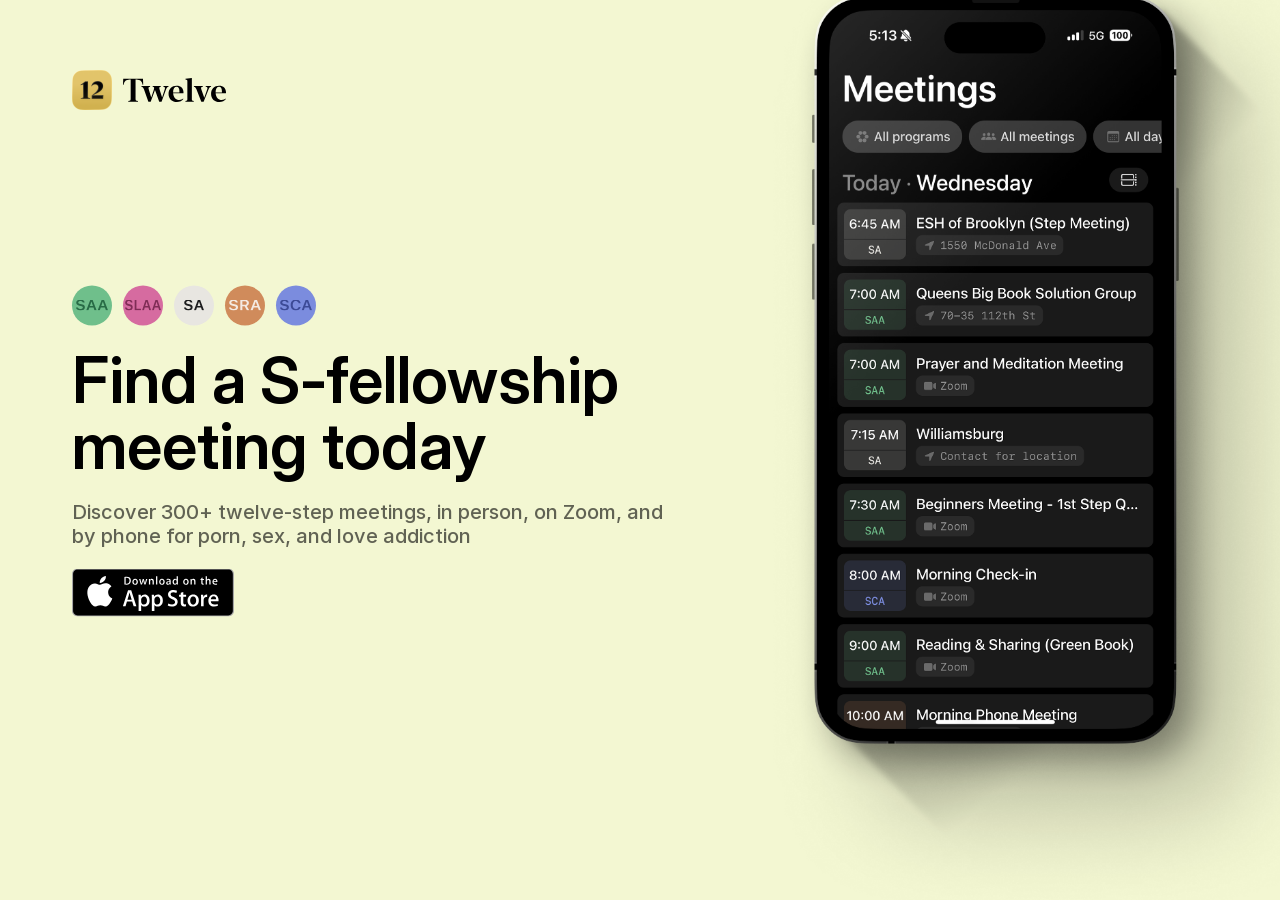
==== index.html @ f4d51cfc "Twelve landing page" ====
<!DOCTYPE html>
<html lang="en">
<head>
  <meta charset="utf-8" />
  <meta name="viewport" content="width=device-width, initial-scale=1" />
  <title>Twelve — Find a S-fellowship meeting today</title>
  <meta name="description" content="Discover 300+ twelve-step meetings, in person, on Zoom, and by phone for porn, sex, and love addiction." />
  <style>
    @font-face {
      font-family: "Inter Display";
      src: url("assets/InterDisplay-SemiBold.woff2") format("woff2");
      font-weight: 600;
      font-style: normal;
      font-display: swap;
    }
    @font-face {
      font-family: "Inter";
      src: url("assets/Inter-Medium.woff2") format("woff2");
      font-weight: 500;
      font-style: normal;
      font-display: swap;
    }

    * { margin: 0; padding: 0; box-sizing: border-box; }

    html, body { height: 100%; }

    body {
      background: #f3f7d2;
      font-family: "Inter", -apple-system, BlinkMacSystemFont, sans-serif;
      overflow-x: hidden;
    }

    .page {
      position: relative;
      min-height: 100vh;
      overflow: hidden;
    }

    /* Logo — top 70 / left 72, 156x40 */
    .logo {
      position: absolute;
      top: 70px;
      left: 72px;
      width: 156px;
      height: 40px;
    }
    .logo .mark {
      position: absolute;
      left: 0; top: 0;
      width: 40px; height: 40px;
    }
    .logo .wordmark {
      position: absolute;
      left: 50.65px;
      top: 7.73px;
      width: 103.19px;
      height: 24.58px;
    }

    /* Hero — left 72, vertically centered, 593 wide, column gap 21 */
    .hero {
      position: absolute;
      left: 72px;
      top: calc(50% + 0.5px);
      transform: translateY(-50%);
      width: 593px;
      display: flex;
      flex-direction: column;
      align-items: flex-start;
      gap: 21px;
    }

    .badges {
      display: flex;
      gap: 11px;
      align-items: center;
    }
    .badge {
      width: 40px;
      height: 40px;
      border-radius: 1000px;
      display: flex;
      align-items: center;
      justify-content: center;
      padding: 10px;
      flex-shrink: 0;
    }
    .badge img { display: block; }
    .badge.saa  { background: #6fbf8b; }
    .badge.slaa { background: #d66ba0; }
    .badge.sa   { background: #e8e6e1; }
    .badge.sra  { background: #d08b5b; }
    .badge.sca  { background: #7b8cde; }
    .badge.saa  img { width: 31.906px; height: 11.836px; }
    .badge.slaa img { width: 36.107px; height: 10.356px; }
    .badge.sa   img { width: 20.531px; height: 11.836px; }
    .badge.sra  img { width: 31.406px; height: 11.836px; }
    .badge.sca  img { width: 31.906px; height: 11.836px; }

    h1 {
      font-family: "Inter Display", "Inter", sans-serif;
      font-weight: 600;
      font-size: 64px;
      line-height: 66px;
      color: #000;
      word-break: break-word;
    }

    .subhead {
      font-family: "Inter", sans-serif;
      font-weight: 500;
      font-size: 20px;
      line-height: normal;
      color: #000;
      opacity: 0.6;
      word-break: break-word;
    }

    .app-store {
      display: block;
      height: 48px;
      width: auto;
    }
    .app-store img {
      display: block;
      height: 48px;
      width: auto;
    }

    /* iPhone — pinned bottom-right, overflowing edges */
    .phone {
      position: absolute;
      right: -12px;
      bottom: -23.34px;
      width: 532px;
      height: 982.34px;
      pointer-events: none;
    }
    .phone img {
      position: absolute;
      inset: 0;
      width: 100%;
      height: 100%;
      object-fit: cover;
    }

    /* ---------- Mobile ---------- */
    @media (max-width: 1100px) {
      .page {
        display: flex;
        flex-direction: column;
        align-items: center;
        overflow: visible;
        padding: 120px 24px 0;
      }
      .logo { left: 24px; top: 32px; }
      .hero {
        position: static;
        transform: none;
        width: 100%;
        max-width: 593px;
        align-items: center;
        text-align: center;
        margin-top: 24px;
      }
      h1 { font-size: 44px; line-height: 48px; }
      .subhead { font-size: 18px; }
      .phone {
        position: static;
        width: min(420px, 88vw);
        height: auto;
        aspect-ratio: 532 / 982.34;
        margin-top: 48px;
        margin-bottom: -12vw;
      }
      .phone img { position: static; }
    }
  </style>
</head>
<body>
  <main class="page">
    <a class="logo" href="/" aria-label="Twelve">
      <img class="mark" src="assets/logo-mark.png" alt="Twelve logo" />
      <img class="wordmark" src="assets/wordmark.svg" alt="Twelve" />
    </a>

    <section class="hero">
      <div class="badges" aria-label="Programs: SAA, SLAA, SA, SRA, SCA">
        <div class="badge saa"><img src="assets/saa.svg" alt="SAA" /></div>
        <div class="badge slaa"><img src="assets/slaa.svg" alt="SLAA" /></div>
        <div class="badge sa"><img src="assets/sa.svg" alt="SA" /></div>
        <div class="badge sra"><img src="assets/sra.svg" alt="SRA" /></div>
        <div class="badge sca"><img src="assets/sca.svg" alt="SCA" /></div>
      </div>

      <h1>Find a S&#8209;fellowship meeting&nbsp;today</h1>

      <p class="subhead">Discover 300+ twelve-step meetings, in person, on Zoom, and by phone for porn, sex, and love addiction</p>

      <a class="app-store" href="https://apps.apple.com/app/id6805293686" aria-label="Download on the App Store">
        <img src="assets/app-store-badge.svg" alt="Download on the App Store" />
      </a>
    </section>

    <div class="phone">
      <img src="assets/iphone.png" alt="Twelve app showing a list of meetings" />
    </div>
  </main>
</body>
</html>
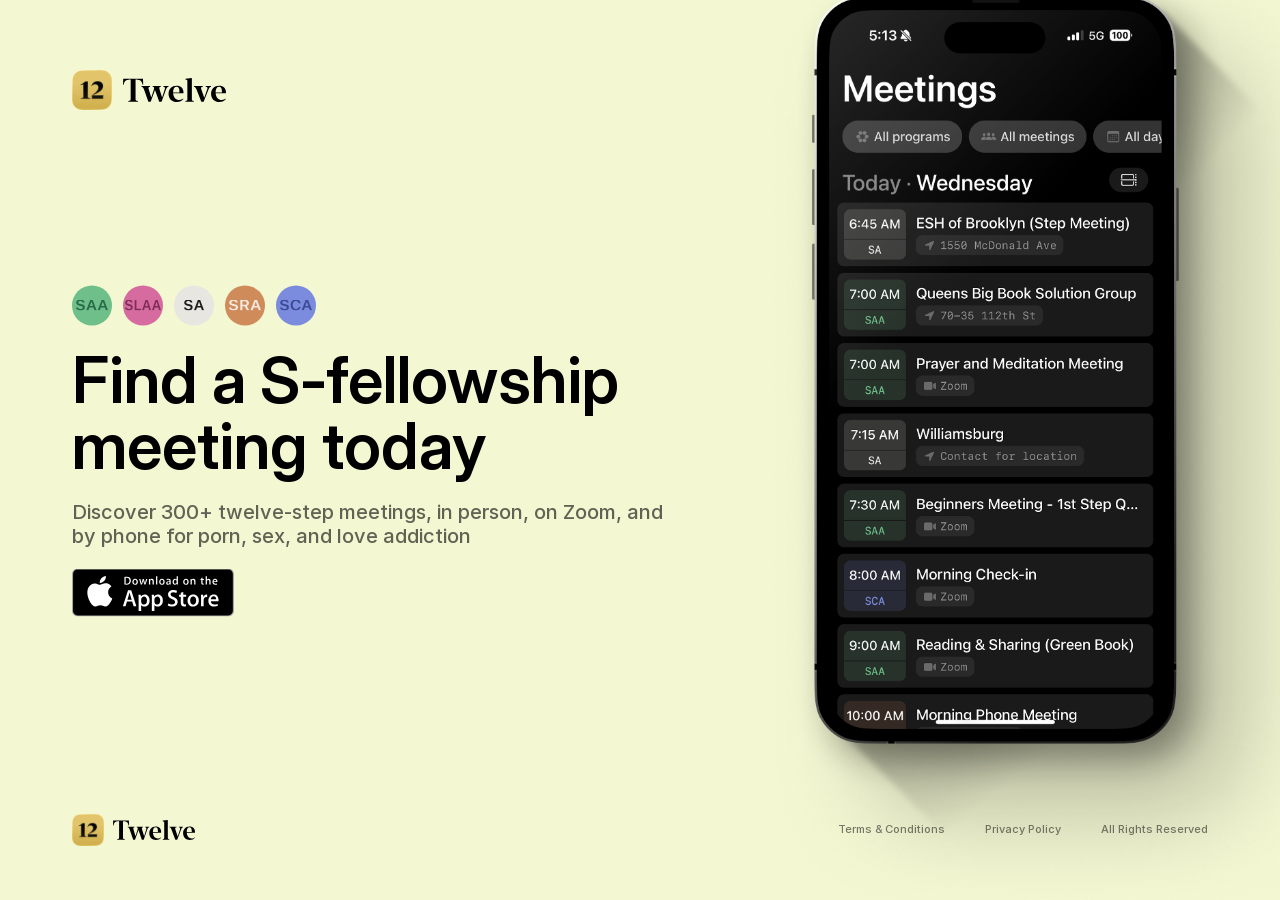
==== commit 7c696187: "Add privacy policy and terms pages + site footer" ====
--- a/index.html
+++ b/index.html
@@ -145,6 +145,36 @@
       object-fit: cover;
     }
 
+    /* Footer — pinned bottom, logo left + links right */
+    .site-footer {
+      position: absolute;
+      left: 0;
+      right: 0;
+      bottom: 0;
+      padding: 0 72px 54px;
+      z-index: 2;
+    }
+    .site-footer .credits {
+      display: flex;
+      align-items: center;
+      justify-content: space-between;
+      max-width: 1500px;
+    }
+    .footer-logo { position: relative; width: 124.8px; height: 32px; display: block; }
+    .footer-logo .mark { position: absolute; left: 0; top: 0; width: 32px; height: 32px; }
+    .footer-logo .wordmark { position: absolute; left: 40.52px; top: 6.19px; width: 82.55px; height: 19.66px; }
+    .footer-links {
+      display: flex;
+      gap: 40px;
+      align-items: center;
+      font-size: 11px;
+      line-height: 1.4;
+      color: rgba(0, 0, 0, 0.5);
+      white-space: nowrap;
+    }
+    .footer-links a { color: inherit; text-decoration: none; }
+    .footer-links a:hover { text-decoration: underline; }
+
     /* ---------- Mobile ---------- */
     @media (max-width: 1100px) {
       .page {
@@ -172,9 +202,21 @@
         height: auto;
         aspect-ratio: 532 / 982.34;
         margin-top: 48px;
-        margin-bottom: -12vw;
+        margin-bottom: 0;
       }
       .phone img { position: static; }
+
+      .site-footer {
+        position: static;
+        padding: 40px 16px;
+        width: 100%;
+      }
+      .site-footer .credits {
+        flex-direction: column-reverse;
+        gap: 39px;
+        align-items: center;
+      }
+      .footer-links { width: 100%; justify-content: space-between; gap: 0; }
     }
   </style>
 </head>
@@ -206,6 +248,20 @@
     <div class="phone">
       <img src="assets/iphone.png" alt="Twelve app showing a list of meetings" />
     </div>
+
+    <footer class="site-footer">
+      <div class="credits">
+        <a class="footer-logo" href="/" aria-label="Twelve home">
+          <img class="mark" src="assets/logo-mark.png" alt="" />
+          <img class="wordmark" src="assets/wordmark.svg" alt="Twelve" />
+        </a>
+        <div class="footer-links">
+          <a href="/terms-conditions">Terms &amp; Conditions</a>
+          <a href="/privacy">Privacy Policy</a>
+          <span>All Rights Reserved</span>
+        </div>
+      </div>
+    </footer>
   </main>
 </body>
 </html>
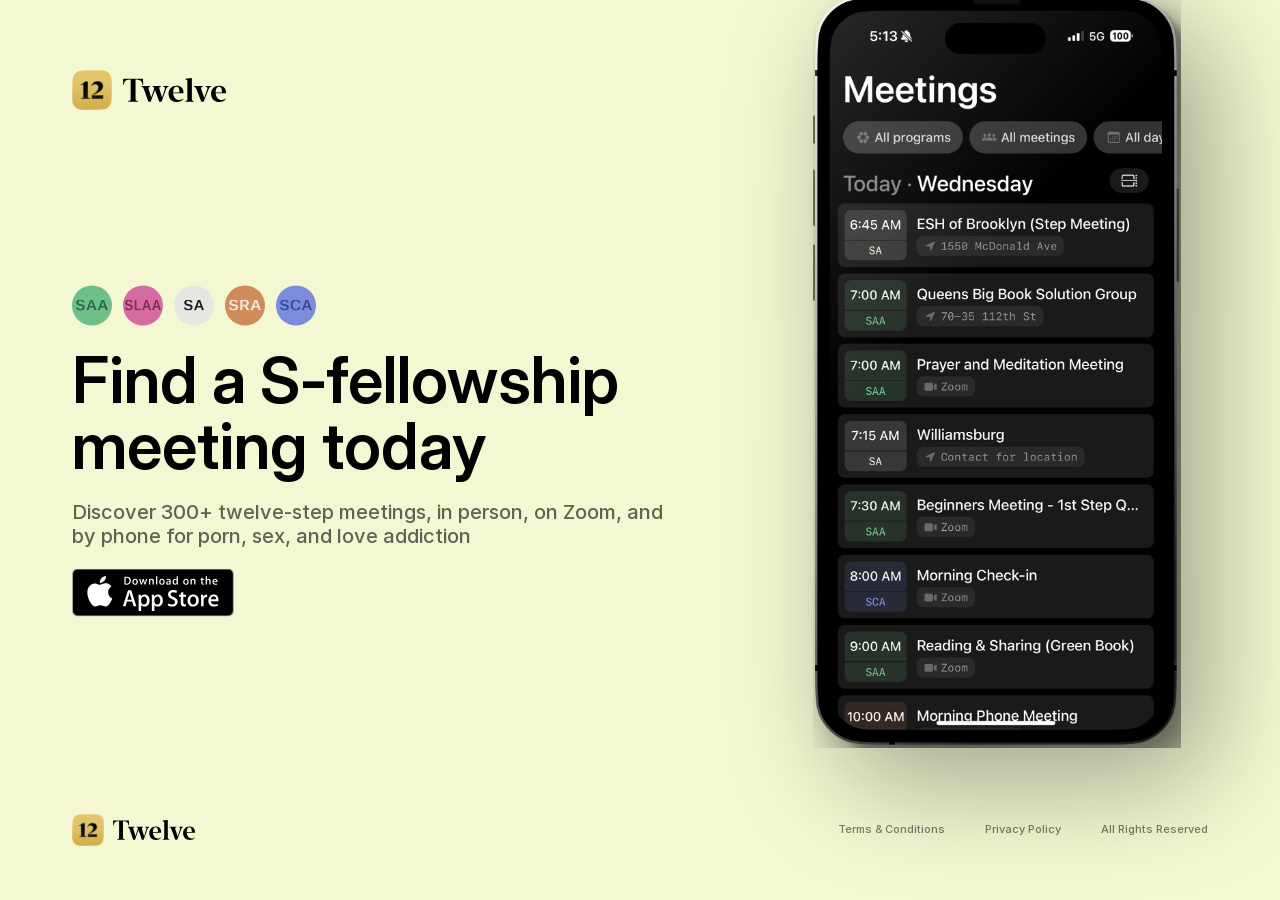
==== commit 60a092d6: "Fix cropped mockup shadow: trim PNG, use CSS drop-shadow" ====
--- a/index.html
+++ b/index.html
@@ -128,13 +128,16 @@
       width: auto;
     }
 
-    /* iPhone — pinned bottom-right, overflowing edges */
+    /* iPhone — pinned bottom-right, overflowing edges.
+       PNG is trimmed to the phone body (1078x2201); margins from the old
+       Figma export are re-created via right/bottom offsets, and the shadow
+       is CSS so it never crops. */
     .phone {
       position: absolute;
-      right: -12px;
-      bottom: -23.34px;
-      width: 532px;
-      height: 982.34px;
+      right: 99px;
+      bottom: 152px;
+      width: 368px;
+      height: 752px;
       pointer-events: none;
     }
     .phone img {
@@ -143,6 +146,7 @@
       width: 100%;
       height: 100%;
       object-fit: cover;
+      filter: drop-shadow(28px 32px 56px rgba(0, 0, 0, 0.35));
     }
 
     /* Footer — pinned bottom, logo left + links right */
@@ -198,11 +202,11 @@
       .subhead { font-size: 18px; }
       .phone {
         position: static;
-        width: min(420px, 88vw);
+        width: min(291px, 61vw);
         height: auto;
-        aspect-ratio: 532 / 982.34;
+        aspect-ratio: 1078 / 2201;
         margin-top: 48px;
-        margin-bottom: 0;
+        margin-bottom: 40px;
       }
       .phone img { position: static; }
 
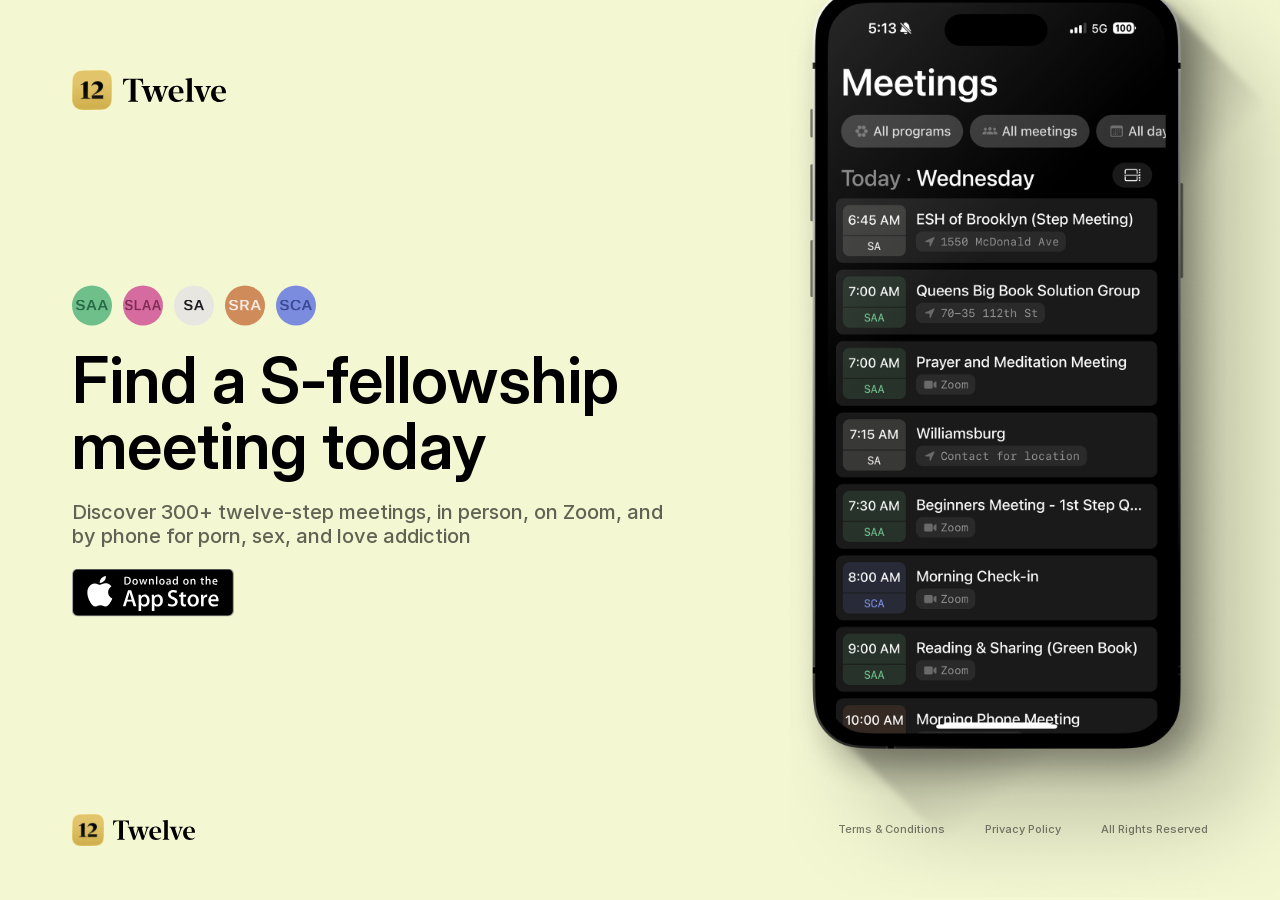
==== commit b264628a: "Swap mockup for asset with baked shadow" ====
--- a/index.html
+++ b/index.html
@@ -129,15 +129,15 @@
     }
 
     /* iPhone — pinned bottom-right, overflowing edges.
-       PNG is trimmed to the phone body (1078x2201); margins from the old
-       Figma export are re-created via right/bottom offsets, and the shadow
-       is CSS so it never crops. */
+       PNG (Jon's asset) includes a baked soft shadow spilling down-right;
+       box is sized so the PHONE BODY renders 368px wide with its right
+       edge 99px from the viewport edge, matching the Figma placement. */
     .phone {
       position: absolute;
-      right: 99px;
-      bottom: 152px;
-      width: 368px;
-      height: 752px;
+      right: -48px;
+      bottom: 3px;
+      width: 538px;
+      height: 932px;
       pointer-events: none;
     }
     .phone img {
@@ -145,8 +145,7 @@
       inset: 0;
       width: 100%;
       height: 100%;
-      object-fit: cover;
-      filter: drop-shadow(28px 32px 56px rgba(0, 0, 0, 0.35));
+      object-fit: contain;
     }
 
     /* Footer — pinned bottom, logo left + links right */
@@ -202,11 +201,11 @@
       .subhead { font-size: 18px; }
       .phone {
         position: static;
-        width: min(291px, 61vw);
+        width: min(426px, 89vw);
         height: auto;
-        aspect-ratio: 1078 / 2201;
-        margin-top: 48px;
-        margin-bottom: 40px;
+        aspect-ratio: 1400 / 2426;
+        margin-top: 24px;
+        margin-bottom: 16px;
       }
       .phone img { position: static; }
 
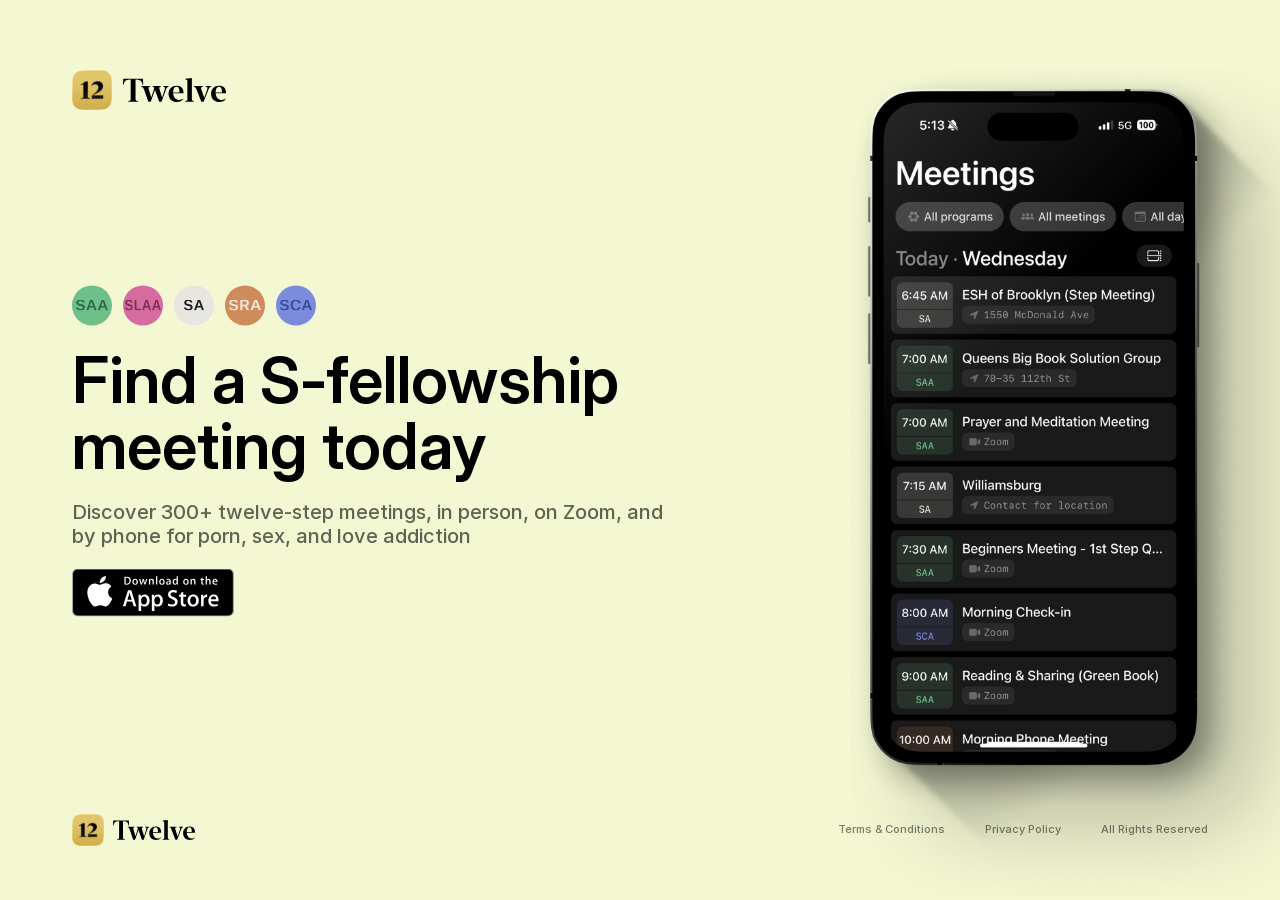
==== commit 584bb497: "Scale mockup to viewport height so it never clips" ====
--- a/index.html
+++ b/index.html
@@ -134,10 +134,10 @@
        edge 99px from the viewport edge, matching the Figma placement. */
     .phone {
       position: absolute;
-      right: -48px;
+      right: clamp(-48px, -3.75vw, -20px);
       bottom: 3px;
-      width: 538px;
-      height: 932px;
+      height: min(932px, 92vh);
+      aspect-ratio: 1400 / 2426;
       pointer-events: none;
     }
     .phone img {
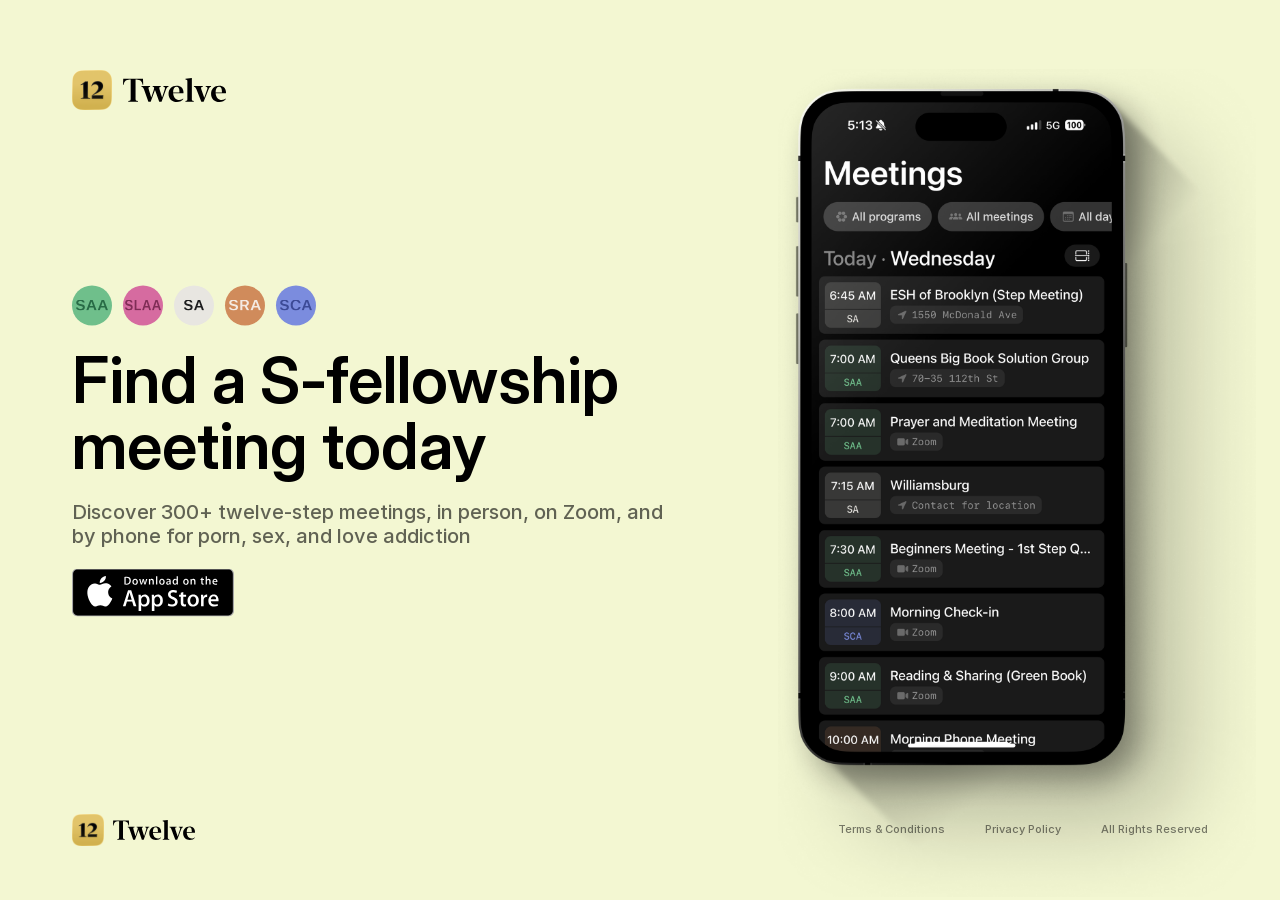
==== commit 21dfbc6a: "Reposition mockup: full shadow on desktop, device-centered on mobile" ====
--- a/index.html
+++ b/index.html
@@ -3,8 +3,27 @@
 <head>
   <meta charset="utf-8" />
   <meta name="viewport" content="width=device-width, initial-scale=1" />
-  <title>Twelve — Find a S-fellowship meeting today</title>
+  <title>Twelve: Find a S-fellowship meeting today</title>
   <meta name="description" content="Discover 300+ twelve-step meetings, in person, on Zoom, and by phone for porn, sex, and love addiction." />
+
+  <link rel="icon" href="/favicon.ico" sizes="48x48" />
+  <link rel="icon" type="image/png" sizes="32x32" href="/assets/favicon-32.png" />
+  <link rel="icon" type="image/png" sizes="16x16" href="/assets/favicon-16.png" />
+  <link rel="icon" type="image/png" sizes="192x192" href="/assets/favicon-192.png" />
+  <link rel="apple-touch-icon" href="/assets/favicon-180.png" />
+
+  <meta property="og:type" content="website" />
+  <meta property="og:site_name" content="Twelve" />
+  <meta property="og:title" content="Twelve: Find a S-fellowship meeting today" />
+  <meta property="og:description" content="Discover 300+ twelve-step meetings, in person, on Zoom, and by phone for porn, sex, and love addiction." />
+  <meta property="og:url" content="https://usetwelve.app/" />
+  <meta property="og:image" content="https://usetwelve.app/assets/social.png" />
+  <meta property="og:image:width" content="1200" />
+  <meta property="og:image:height" content="630" />
+  <meta name="twitter:card" content="summary_large_image" />
+  <meta name="twitter:title" content="Twelve: Find a S-fellowship meeting today" />
+  <meta name="twitter:description" content="Discover 300+ twelve-step meetings, in person, on Zoom, and by phone for porn, sex, and love addiction." />
+  <meta name="twitter:image" content="https://usetwelve.app/assets/social.png" />
   <style>
     @font-face {
       font-family: "Inter Display";
@@ -134,7 +153,7 @@
        edge 99px from the viewport edge, matching the Figma placement. */
     .phone {
       position: absolute;
-      right: clamp(-48px, -3.75vw, -20px);
+      right: 24px;
       bottom: 3px;
       height: min(932px, 92vh);
       aspect-ratio: 1400 / 2426;
@@ -206,6 +225,9 @@
         aspect-ratio: 1400 / 2426;
         margin-top: 24px;
         margin-bottom: 16px;
+        /* asset's shadow is right-heavy: device body center sits at 38.4%
+           of image width, so shift right 11.6% to center the DEVICE */
+        transform: translateX(11.6%);
       }
       .phone img { position: static; }
 
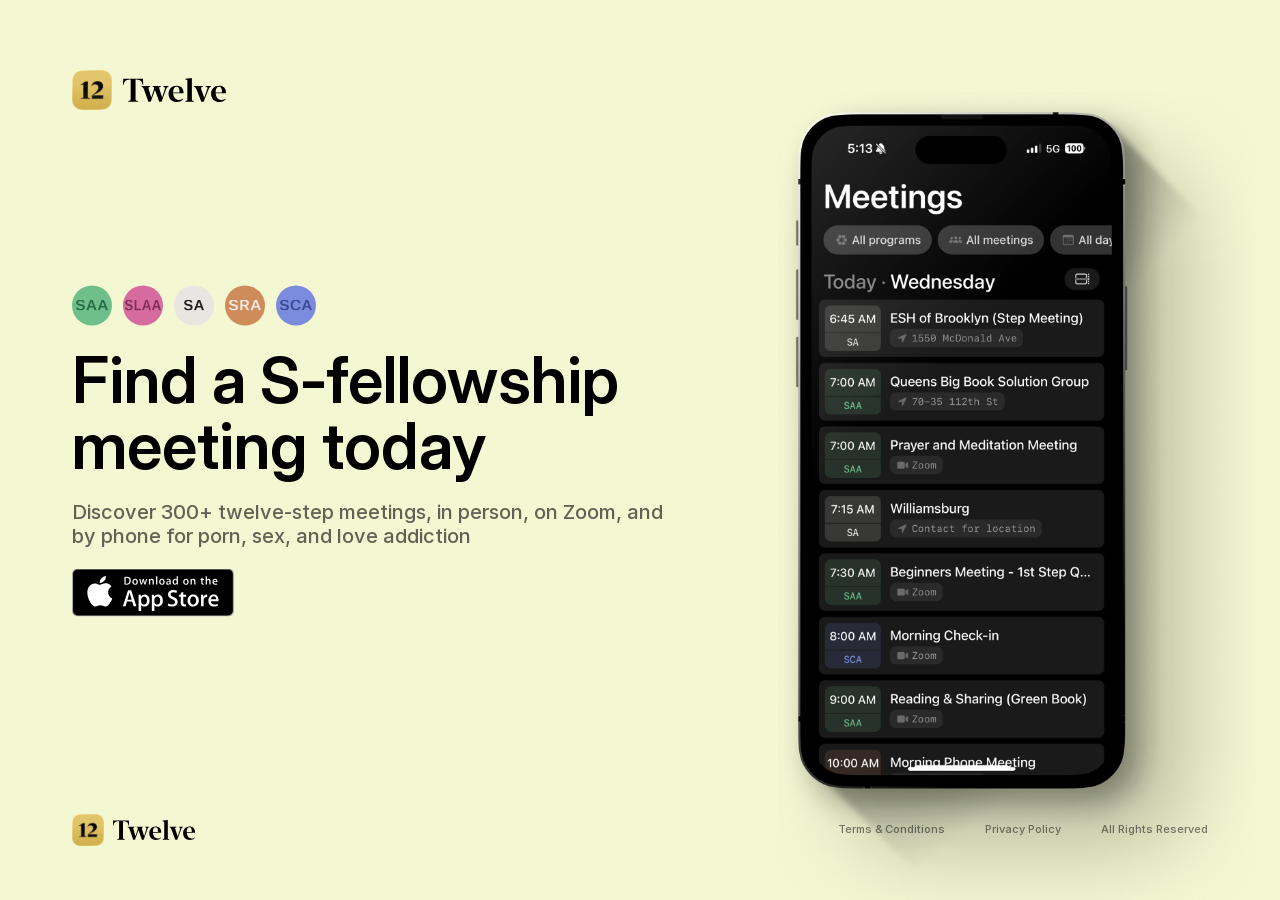
==== commit cc8eab1c: "Vertically center mockup on device body; cap content at 1440px" ====
--- a/index.html
+++ b/index.html
@@ -54,6 +54,8 @@
       position: relative;
       min-height: 100vh;
       overflow: hidden;
+      max-width: 1440px;
+      margin: 0 auto;
     }
 
     /* Logo — top 70 / left 72, 156x40 */
@@ -147,14 +149,15 @@
       width: auto;
     }
 
-    /* iPhone — pinned bottom-right, overflowing edges.
-       PNG (Jon's asset) includes a baked soft shadow spilling down-right;
-       box is sized so the PHONE BODY renders 368px wide with its right
-       edge 99px from the viewport edge, matching the Figma placement. */
+    /* iPhone — right side, vertically centered on the DEVICE BODY.
+       The asset bakes a down-right shadow: the phone body's vertical
+       center sits at 43.2% of image height (not 50%), so translateY
+       compensates to center the visible device in the viewport. */
     .phone {
       position: absolute;
       right: 24px;
-      bottom: 3px;
+      top: 50%;
+      transform: translateY(-43.2%);
       height: min(932px, 92vh);
       aspect-ratio: 1400 / 2426;
       pointer-events: none;
